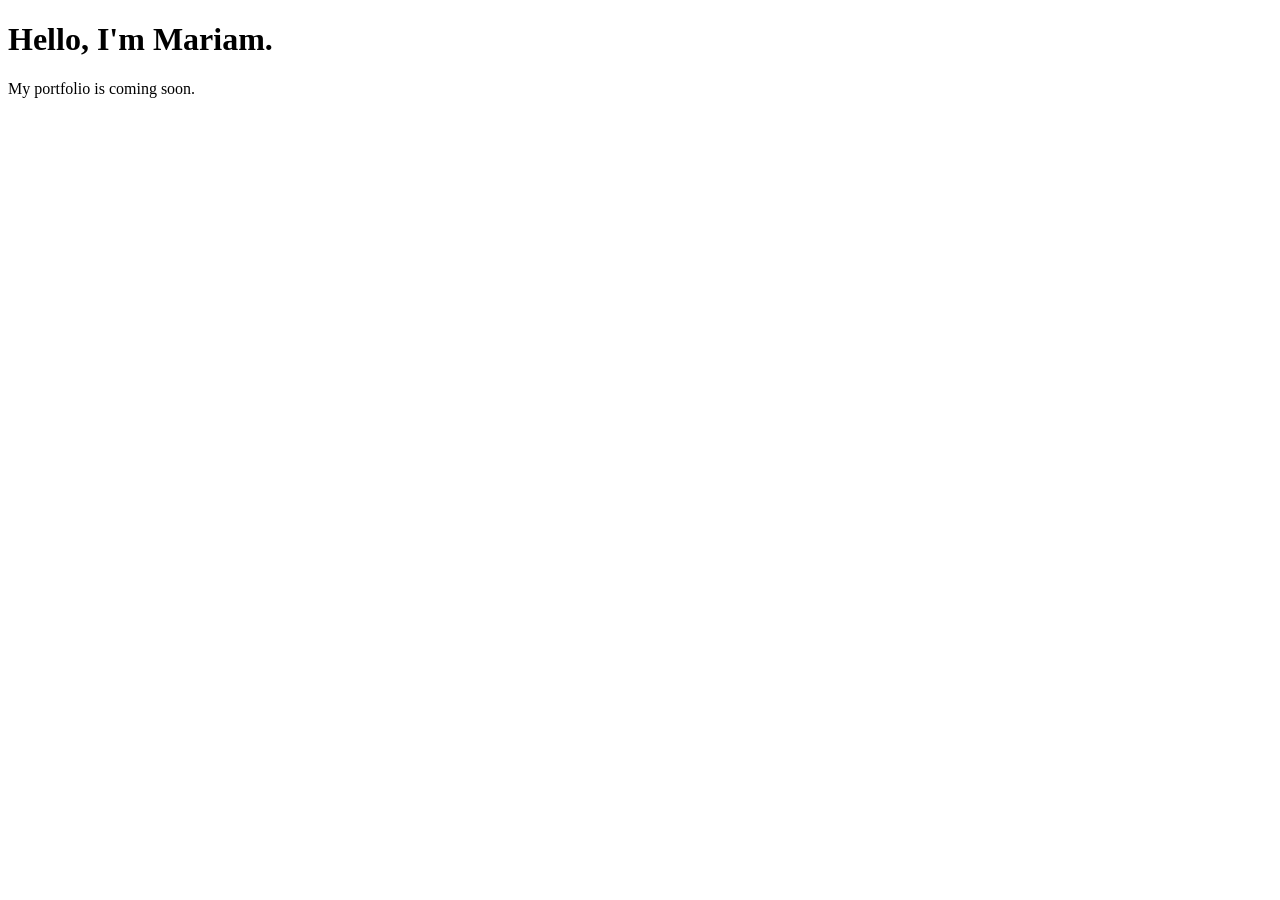
==== index.html @ b224c847 "hello" ====
<!DOCTYPE html>
<html lang="en">
<head>
  <meta charset="UTF-8">
  <meta name="viewport" content="width=device-width, initial-scale=1">
  <title>Mariam Hegab</title>
</head>
<body>
  <h1>Hello, I'm Mariam.</h1>
  <p>My portfolio is coming soon.</p>
</body>
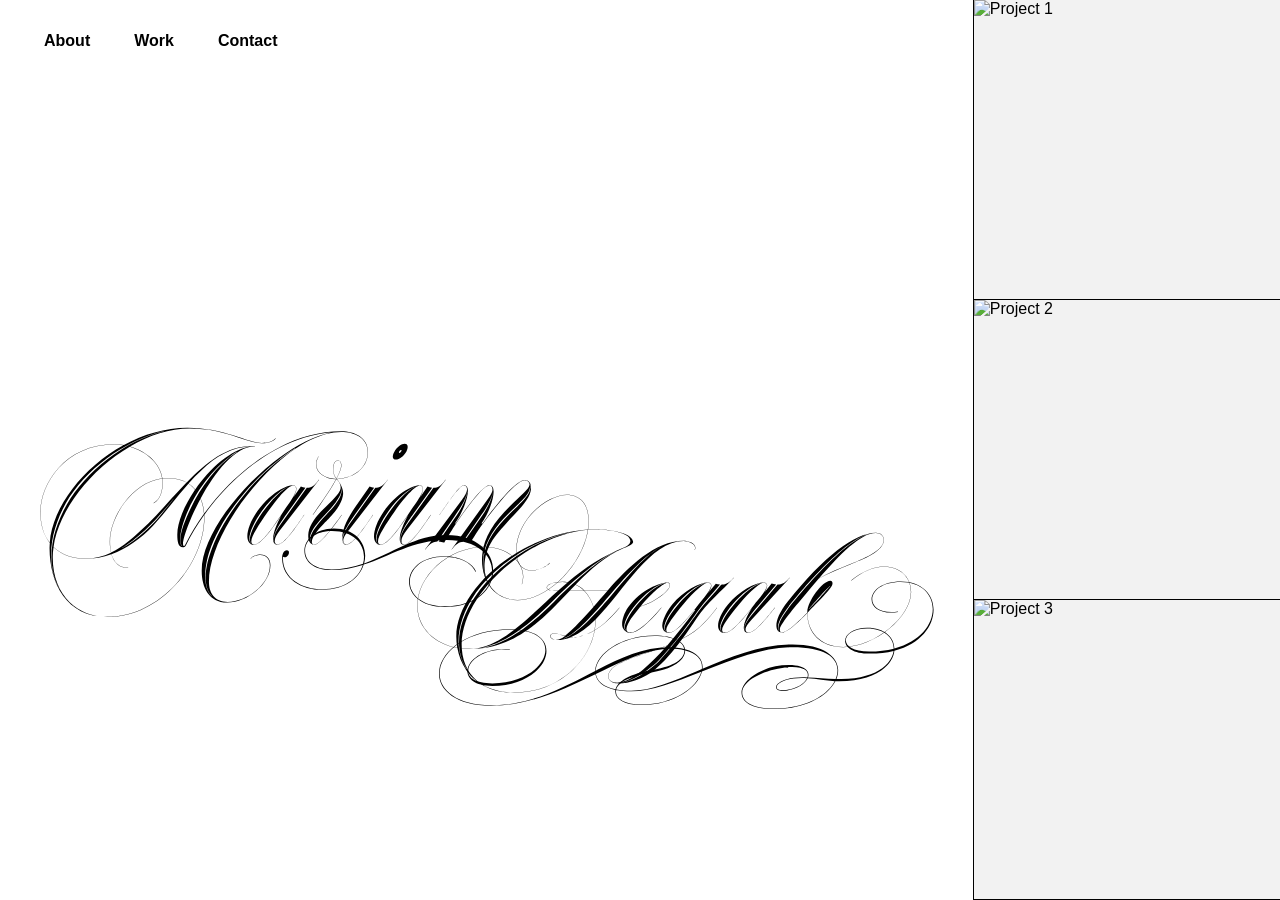
==== commit 309ad5a2: "Update site" ====
--- a/index.html
+++ b/index.html
@@ -4,8 +4,31 @@
   <meta charset="UTF-8">
   <meta name="viewport" content="width=device-width, initial-scale=1">
   <title>Mariam Hegab</title>
+  <link rel="stylesheet" href="style.css">
+  <link rel="stylesheet" href="pages.css">
 </head>
 <body>
-  <h1>Hello, I'm Mariam.</h1>
-  <p>My portfolio is coming soon.</p>
-</body>+  <div class="wipe"></div>
+  <nav class="nav" aria-label="Main">
+    <a href="about.html">About</a>
+    <a href="work.html">Work</a>
+    <a href="contact.html">Contact</a>
+  </nav>
+
+  <img class="logo" src="assets/portweblogo.svg" alt="Mariam Hegab">
+
+  <p class="blurb" id="about">I am a designer and creative technologist who designs and builds digital and physical products.</p>
+
+  <aside class="strip" id="work" aria-label="Selected work">
+    <div class="track">
+      <!-- swap these for your real work images; the JS duplicates them for a seamless loop -->
+      <img src="assets/work/work-1.jpg" alt="Project 1">
+      <img src="assets/work/work-2.jpg" alt="Project 2">
+      <img src="assets/work/work-3.jpg" alt="Project 3">
+    </div>
+  </aside>
+
+  <script src="script.js"></script>
+  <script src="fx.js"></script>
+</body>
+</html>
--- a/style.css
+++ b/style.css
@@ -0,0 +1,57 @@
+:root{
+  --pink:#e8399c;
+  --ink:#000;
+  --ease:cubic-bezier(.65,0,.25,1);
+  --dur:1.5s;
+  --pixel-cursor:url("data:image/svg+xml,%3Csvg xmlns='http://www.w3.org/2000/svg' width='24' height='38' viewBox='0 0 12 19' shape-rendering='crispEdges'%3E%3Crect x='0' y='0' width='1' height='1' fill='%23000'/%3E%3Crect x='0' y='1' width='1' height='1' fill='%23000'/%3E%3Crect x='1' y='1' width='1' height='1' fill='%23000'/%3E%3Crect x='0' y='2' width='1' height='1' fill='%23000'/%3E%3Crect x='1' y='2' width='1' height='1' fill='%23fff'/%3E%3Crect x='2' y='2' width='1' height='1' fill='%23000'/%3E%3Crect x='0' y='3' width='1' height='1' fill='%23000'/%3E%3Crect x='1' y='3' width='1' height='1' fill='%23fff'/%3E%3Crect x='2' y='3' width='1' height='1' fill='%23fff'/%3E%3Crect x='3' y='3' width='1' height='1' fill='%23000'/%3E%3Crect x='0' y='4' width='1' height='1' fill='%23000'/%3E%3Crect x='1' y='4' width='1' height='1' fill='%23fff'/%3E%3Crect x='2' y='4' width='1' height='1' fill='%23fff'/%3E%3Crect x='3' y='4' width='1' height='1' fill='%23fff'/%3E%3Crect x='4' y='4' width='1' height='1' fill='%23000'/%3E%3Crect x='0' y='5' width='1' height='1' fill='%23000'/%3E%3Crect x='1' y='5' width='1' height='1' fill='%23fff'/%3E%3Crect x='2' y='5' width='1' height='1' fill='%23fff'/%3E%3Crect x='3' y='5' width='1' height='1' fill='%23fff'/%3E%3Crect x='4' y='5' width='1' height='1' fill='%23fff'/%3E%3Crect x='5' y='5' width='1' height='1' fill='%23000'/%3E%3Crect x='0' y='6' width='1' height='1' fill='%23000'/%3E%3Crect x='1' y='6' width='1' height='1' fill='%23fff'/%3E%3Crect x='2' y='6' width='1' height='1' fill='%23fff'/%3E%3Crect x='3' y='6' width='1' height='1' fill='%23fff'/%3E%3Crect x='4' y='6' width='1' height='1' fill='%23fff'/%3E%3Crect x='5' y='6' width='1' height='1' fill='%23fff'/%3E%3Crect x='6' y='6' width='1' height='1' fill='%23000'/%3E%3Crect x='0' y='7' width='1' height='1' fill='%23000'/%3E%3Crect x='1' y='7' width='1' height='1' fill='%23fff'/%3E%3Crect x='2' y='7' width='1' height='1' fill='%23fff'/%3E%3Crect x='3' y='7' width='1' height='1' fill='%23fff'/%3E%3Crect x='4' y='7' width='1' height='1' fill='%23fff'/%3E%3Crect x='5' y='7' width='1' height='1' fill='%23fff'/%3E%3Crect x='6' y='7' width='1' height='1' fill='%23fff'/%3E%3Crect x='7' y='7' width='1' height='1' fill='%23000'/%3E%3Crect x='0' y='8' width='1' height='1' fill='%23000'/%3E%3Crect x='1' y='8' width='1' height='1' fill='%23fff'/%3E%3Crect x='2' y='8' width='1' height='1' fill='%23fff'/%3E%3Crect x='3' y='8' width='1' height='1' fill='%23fff'/%3E%3Crect x='4' y='8' width='1' height='1' fill='%23fff'/%3E%3Crect x='5' y='8' width='1' height='1' fill='%23fff'/%3E%3Crect x='6' y='8' width='1' height='1' fill='%23fff'/%3E%3Crect x='7' y='8' width='1' height='1' fill='%23fff'/%3E%3Crect x='8' y='8' width='1' height='1' fill='%23000'/%3E%3Crect x='0' y='9' width='1' height='1' fill='%23000'/%3E%3Crect x='1' y='9' width='1' height='1' fill='%23fff'/%3E%3Crect x='2' y='9' width='1' height='1' fill='%23fff'/%3E%3Crect x='3' y='9' width='1' height='1' fill='%23fff'/%3E%3Crect x='4' y='9' width='1' height='1' fill='%23fff'/%3E%3Crect x='5' y='9' width='1' height='1' fill='%23fff'/%3E%3Crect x='6' y='9' width='1' height='1' fill='%23fff'/%3E%3Crect x='7' y='9' width='1' height='1' fill='%23fff'/%3E%3Crect x='8' y='9' width='1' height='1' fill='%23fff'/%3E%3Crect x='9' y='9' width='1' height='1' fill='%23000'/%3E%3Crect x='0' y='10' width='1' height='1' fill='%23000'/%3E%3Crect x='1' y='10' width='1' height='1' fill='%23fff'/%3E%3Crect x='2' y='10' width='1' height='1' fill='%23fff'/%3E%3Crect x='3' y='10' width='1' height='1' fill='%23fff'/%3E%3Crect x='4' y='10' width='1' height='1' fill='%23fff'/%3E%3Crect x='5' y='10' width='1' height='1' fill='%23fff'/%3E%3Crect x='6' y='10' width='1' height='1' fill='%23000'/%3E%3Crect x='7' y='10' width='1' height='1' fill='%23000'/%3E%3Crect x='8' y='10' width='1' height='1' fill='%23000'/%3E%3Crect x='9' y='10' width='1' height='1' fill='%23000'/%3E%3Crect x='10' y='10' width='1' height='1' fill='%23000'/%3E%3Crect x='0' y='11' width='1' height='1' fill='%23000'/%3E%3Crect x='1' y='11' width='1' height='1' fill='%23fff'/%3E%3Crect x='2' y='11' width='1' height='1' fill='%23fff'/%3E%3Crect x='3' y='11' width='1' height='1' fill='%23000'/%3E%3Crect x='4' y='11' width='1' height='1' fill='%23fff'/%3E%3Crect x='5' y='11' width='1' height='1' fill='%23fff'/%3E%3Crect x='6' y='11' width='1' height='1' fill='%23000'/%3E%3Crect x='0' y='12' width='1' height='1' fill='%23000'/%3E%3Crect x='1' y='12' width='1' height='1' fill='%23fff'/%3E%3Crect x='2' y='12' width='1' height='1' fill='%23000'/%3E%3Crect x='4' y='12' width='1' height='1' fill='%23000'/%3E%3Crect x='5' y='12' width='1' height='1' fill='%23fff'/%3E%3Crect x='6' y='12' width='1' height='1' fill='%23fff'/%3E%3Crect x='7' y='12' width='1' height='1' fill='%23000'/%3E%3Crect x='0' y='13' width='1' height='1' fill='%23000'/%3E%3Crect x='1' y='13' width='1' height='1' fill='%23000'/%3E%3Crect x='4' y='13' width='1' height='1' fill='%23000'/%3E%3Crect x='5' y='13' width='1' height='1' fill='%23fff'/%3E%3Crect x='6' y='13' width='1' height='1' fill='%23fff'/%3E%3Crect x='7' y='13' width='1' height='1' fill='%23000'/%3E%3Crect x='0' y='14' width='1' height='1' fill='%23000'/%3E%3Crect x='5' y='14' width='1' height='1' fill='%23000'/%3E%3Crect x='6' y='14' width='1' height='1' fill='%23fff'/%3E%3Crect x='7' y='14' width='1' height='1' fill='%23fff'/%3E%3Crect x='8' y='14' width='1' height='1' fill='%23000'/%3E%3Crect x='5' y='15' width='1' height='1' fill='%23000'/%3E%3Crect x='6' y='15' width='1' height='1' fill='%23fff'/%3E%3Crect x='7' y='15' width='1' height='1' fill='%23fff'/%3E%3Crect x='8' y='15' width='1' height='1' fill='%23000'/%3E%3Crect x='6' y='16' width='1' height='1' fill='%23000'/%3E%3Crect x='7' y='16' width='1' height='1' fill='%23fff'/%3E%3Crect x='8' y='16' width='1' height='1' fill='%23fff'/%3E%3Crect x='9' y='16' width='1' height='1' fill='%23000'/%3E%3Crect x='6' y='17' width='1' height='1' fill='%23000'/%3E%3Crect x='7' y='17' width='1' height='1' fill='%23fff'/%3E%3Crect x='8' y='17' width='1' height='1' fill='%23fff'/%3E%3Crect x='9' y='17' width='1' height='1' fill='%23000'/%3E%3Crect x='7' y='18' width='1' height='1' fill='%23000'/%3E%3Crect x='8' y='18' width='1' height='1' fill='%23000'/%3E%3C/svg%3E") 0 0, auto;
+}
+*{box-sizing:border-box;margin:0;padding:0}
+html,body{height:100%}
+body{
+  background:#fff;color:var(--ink);overflow:hidden;
+  font-family:"Helvetica Neue",Helvetica,Arial,sans-serif;font-weight:500;
+  cursor:var(--pixel-cursor);
+}
+a,button{cursor:var(--pixel-cursor)}
+a{color:inherit;text-decoration:none}
+a:focus-visible{outline:2px solid var(--pink);outline-offset:4px}
+
+.nav{position:fixed;top:2rem;left:2.75rem;display:flex;gap:2.75rem;z-index:5;font-weight:700;font-size:1rem}
+
+.logo{
+  position:fixed;left:2vw;top:46vh;width:72vw;height:auto;z-index:2;
+  transition:left var(--dur) var(--ease),top var(--dur) var(--ease);
+}
+.strip{
+  position:fixed;top:0;right:0;bottom:0;width:24vw;z-index:3;overflow:hidden;
+  background:#fff;border-left:1px solid var(--ink);
+  transition:transform var(--dur) var(--ease);
+}
+.track{animation:scroll 24s linear infinite}
+.track img{display:block;width:100%;height:33.34vh;object-fit:cover;border-bottom:1px solid var(--ink);background:#f2f2f2}
+@keyframes scroll{to{transform:translateY(-50%)}}
+
+.blurb{
+  position:fixed;left:50%;top:70vh;width:min(46rem,86vw);text-align:center;z-index:2;
+  font-size:clamp(1.15rem,2vw,1.75rem);line-height:1.25;font-weight:500;
+  opacity:0;transform:translate(-50%,12px);pointer-events:none;
+  transition:opacity 1s ease,transform 1s ease;
+}
+
+/* entered state */
+.entered .logo{left:14vw;top:12vh}
+.entered .strip{transform:translateX(100%)}
+.entered .blurb{opacity:1;transform:translate(-50%,0);transition-delay:.9s}
+
+@media (max-width:700px){
+  .nav{left:1.25rem;gap:1.5rem;top:1.25rem}
+  .logo{width:140vw;left:-10vw}
+  .entered .logo{left:-20vw;top:18vh}
+  .strip{width:34vw}
+  .blurb{top:64vh}
+}
+@media (prefers-reduced-motion:reduce){
+  :root{--dur:.01s}
+  .track{animation:none}
+  .blurb{transition-delay:0s}
+}
--- a/pages.css
+++ b/pages.css
@@ -0,0 +1,55 @@
+:root{--blue:#2459d6;--red:#e5322d;--soft:#f6b0d6}
+.wipe{position:fixed;inset:0;background:var(--pink);z-index:50;pointer-events:none;transform:translateY(100%);animation:wipeOut .9s var(--ease) forwards}
+.wipe.in{animation:none;transform:none;transition:transform .55s var(--ease)}
+@keyframes wipeOut{from{transform:none}to{transform:translateY(-100%)}}
+.px{position:fixed;width:10px;height:10px;pointer-events:none;z-index:40;animation:fade .8s steps(4) forwards}
+@keyframes fade{to{opacity:0;transform:scale(.3)}}
+
+body.page{height:auto;overflow-x:hidden;overflow-y:auto;background:var(--bg,#fff)}
+.about{--bg:var(--soft)} .contact{--bg:var(--blue);color:var(--soft)}
+.page main{position:relative;z-index:2;padding:9rem 2.75rem 4rem;min-height:100vh}
+.page .nav a[aria-current]{text-decoration:underline;text-decoration-thickness:2px;text-underline-offset:6px}
+.page .nav a{color:inherit}
+.contact .nav,.contact .home{filter:invert(1)}
+.home{position:fixed;top:1rem;right:2rem;z-index:5;width:8.5rem}
+.home img{width:100%;display:block}
+
+.stack{font-weight:700;font-size:clamp(3.2rem,12vw,12rem);line-height:.86;letter-spacing:-.05em;color:var(--blue)}
+.stack span{display:block;overflow:hidden;padding-bottom:.1em}
+.stack span:nth-child(2){color:var(--red);padding-left:12vw}
+.stack span:nth-child(3){padding-left:3vw}
+.contact .stack{color:var(--soft)} .contact .stack span:nth-child(2){color:var(--pink)}
+.stack i{display:block;font-style:normal;transform:translateY(110%);animation:up 1s var(--ease) forwards;animation-delay:calc(var(--d)*.14s + .7s)}
+@keyframes up{to{transform:none}}
+
+.lead{max-width:30rem;margin:3rem 0 0 auto;font-weight:700;font-size:clamp(1.2rem,2vw,1.7rem);line-height:1.15;letter-spacing:-.02em;color:var(--blue)}
+.cols{display:grid;grid-template-columns:repeat(auto-fit,minmax(14rem,18rem));gap:2rem;margin:3rem 0 0 12vw;font-size:.85rem;line-height:1.45;color:var(--blue)}
+
+.grid{display:grid;grid-template-columns:repeat(2,1fr);gap:4rem 5vw;margin-top:4rem}
+.grid figure:nth-child(even){margin-top:7rem}
+.ph{aspect-ratio:4/5;background-color:var(--c);background-image:radial-gradient(circle,rgba(0,0,0,.3) 22%,transparent 24%);background-size:12px 12px;transition:transform .6s var(--ease)}
+.ph img{width:100%;height:100%;object-fit:cover;display:block}
+.grid figure:hover .ph{transform:rotate(-2.5deg) scale(1.03)}
+.grid figure:nth-child(even):hover .ph{transform:rotate(2.5deg) scale(1.03)}
+figcaption{display:flex;justify-content:space-between;margin-top:.8rem}
+
+.mail{display:inline-block;margin-top:3.5rem;font-weight:700;font-size:clamp(1.6rem,6vw,5rem);letter-spacing:-.04em;color:var(--pink);border-bottom:.07em solid currentColor;transition:color .3s}
+.mail:hover{color:#fff}
+.links{list-style:none;display:flex;flex-wrap:wrap;gap:1.2rem 2.5rem;margin-top:2.5rem;font-weight:700}
+.links a:hover{text-decoration:underline;text-underline-offset:5px}
+
+.marquee{position:relative;z-index:3;overflow:hidden;white-space:nowrap;background:var(--blue);color:var(--soft);padding:.9rem 0;transform:rotate(-2deg);margin:3rem -3rem 4rem;font-weight:700;font-size:1.6rem;letter-spacing:-.02em}
+.contact .marquee{background:var(--pink);color:#fff}
+.marquee div{display:inline-block;animation:slide 24s linear infinite}
+@keyframes slide{to{transform:translateX(-50%)}}
+
+@media (max-width:700px){
+  .page main{padding:7rem 1.25rem 3rem}
+  .home{width:6rem;right:1rem;top:.8rem}
+  .grid{grid-template-columns:1fr}.grid figure:nth-child(even){margin-top:0}
+  .cols{margin-left:0}
+}
+@media (prefers-reduced-motion:reduce){
+  .wipe{animation:none;transform:translateY(-100%)}
+  .stack i{animation:none;transform:none}.marquee div{animation:none}
+}
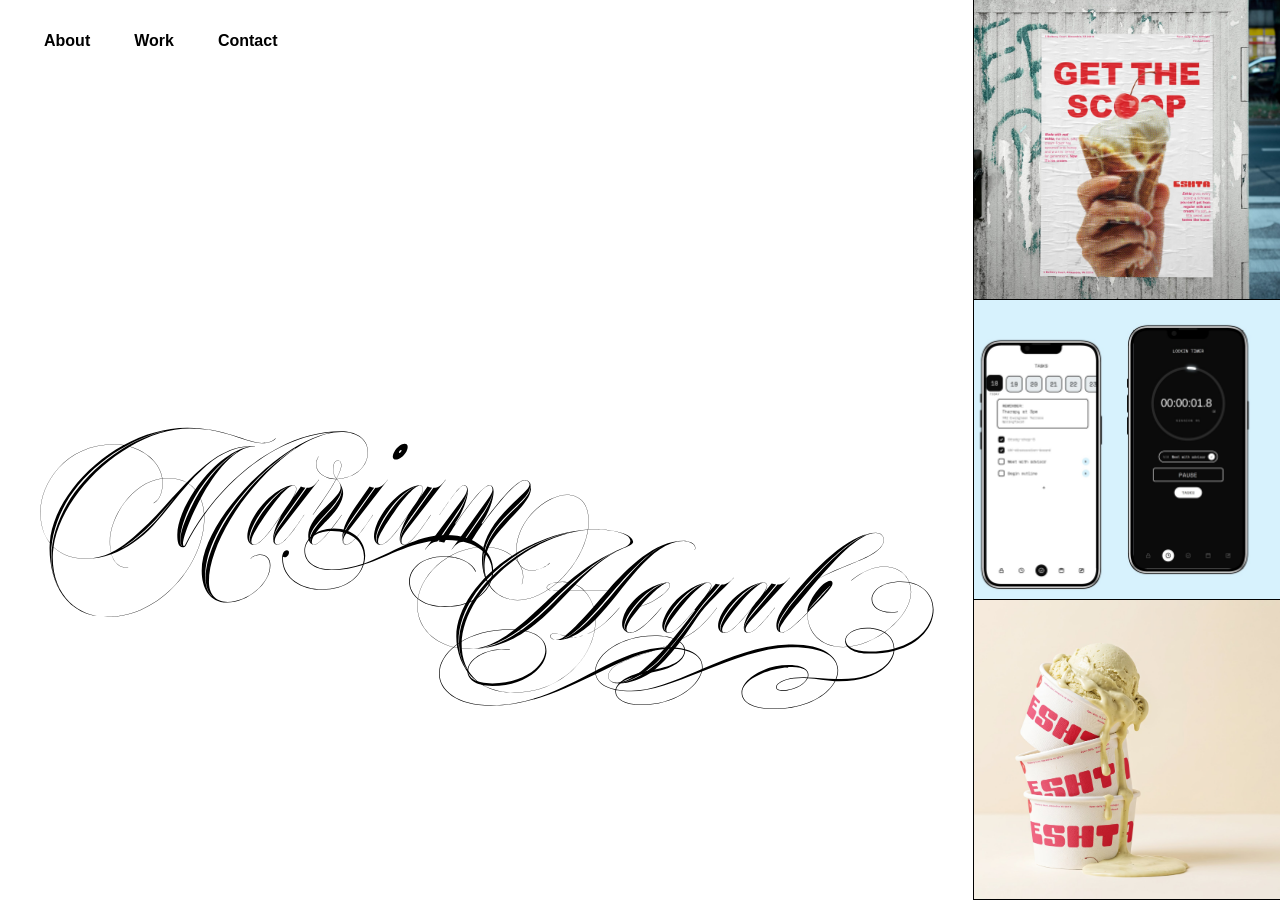
==== commit 5e88fdff: "Add project pages, Lock In, Connections, Eshta and About updates" ====
--- a/index.html
+++ b/index.html
@@ -18,13 +18,15 @@
   <img class="logo" src="assets/portweblogo.svg" alt="Mariam Hegab">
 
   <p class="blurb" id="about">I am a designer and creative technologist who designs and builds digital and physical products.</p>
+  <section class="svc intro" aria-label="What I do"><p class="svc-tag">Designer who can build.</p><ol><li><h3><span>01.</span> Digital Product</h3><ul><li>UX/UI</li><li>Web design</li><li>App design</li><li>Prototyping</li><li>Design systems</li></ul></li><li><h3><span>02.</span> Brand + Web</h3><ul><li>Identity</li><li>Branding</li><li>Websites</li><li>Marketing materials</li><li>Social systems</li></ul></li><li><h3><span>03.</span> Build</h3><ul><li>Frontend</li><li>Interactive websites</li><li>Creative coding</li><li>Prototypes</li><li>Physical/digital experiences</li></ul></li></ol></section>
 
   <aside class="strip" id="work" aria-label="Selected work">
     <div class="track">
-      <!-- swap these for your real work images; the JS duplicates them for a seamless loop -->
-      <img src="assets/work/work-1.jpg" alt="Project 1">
-      <img src="assets/work/work-2.jpg" alt="Project 2">
-      <img src="assets/work/work-3.jpg" alt="Project 3">
+      <!-- swap or add images here; the JS duplicates them for a seamless loop -->
+      <img src="assets/eshta/eshta-poster-street.jpg" alt="Eshta poster" style="object-position:50% 45%">
+      <img src="assets/lockin/lockin-thumb.jpg" alt="Lock In app">
+      <img src="assets/eshta/eshta-cups.jpg" alt="Eshta cups" style="object-position:35% 50%">
+      <img src="assets/work/cracks-cover.jpg" alt="Cracks &amp; Reforms catalogue">
     </div>
   </aside>
 
--- a/style.css
+++ b/style.css
@@ -20,33 +20,34 @@
 
 .logo{
   position:fixed;left:2vw;top:46vh;width:72vw;height:auto;z-index:2;
-  transition:left var(--dur) var(--ease),top var(--dur) var(--ease);
+  transition:left var(--dur) var(--ease),top var(--dur) var(--ease),width var(--dur) var(--ease);
 }
 .strip{
   position:fixed;top:0;right:0;bottom:0;width:24vw;z-index:3;overflow:hidden;
   background:#fff;border-left:1px solid var(--ink);
   transition:transform var(--dur) var(--ease);
 }
-.track{animation:scroll 24s linear infinite}
+.track{animation:scroll 32s linear infinite}
 .track img{display:block;width:100%;height:33.34vh;object-fit:cover;border-bottom:1px solid var(--ink);background:#f2f2f2}
 @keyframes scroll{to{transform:translateY(-50%)}}
 
 .blurb{
-  position:fixed;left:50%;top:70vh;width:min(46rem,86vw);text-align:center;z-index:2;
+  position:fixed;left:50%;top:46vh;width:min(46rem,86vw);text-align:center;z-index:2;
   font-size:clamp(1.15rem,2vw,1.75rem);line-height:1.25;font-weight:500;
   opacity:0;transform:translate(-50%,12px);pointer-events:none;
   transition:opacity 1s ease,transform 1s ease;
 }
 
 /* entered state */
-.entered .logo{left:14vw;top:12vh}
+.entered .logo{left:calc(50vw - min(56vw,80vh) / 2);top:9vh;width:min(56vw,80vh)}
 .entered .strip{transform:translateX(100%)}
 .entered .blurb{opacity:1;transform:translate(-50%,0);transition-delay:.9s}
 
 @media (max-width:700px){
   .nav{left:1.25rem;gap:1.5rem;top:1.25rem}
   .logo{width:140vw;left:-10vw}
-  .entered .logo{left:-20vw;top:18vh}
+  .entered .logo{left:-20vw;top:18vh;width:140vw}
+  .svc.intro{display:none}
   .strip{width:34vw}
   .blurb{top:64vh}
 }
@@ -55,3 +56,29 @@
   .track{animation:none}
   .blurb{transition-delay:0s}
 }
+
+/* services */
+.svc ol{list-style:none;display:grid;grid-template-columns:repeat(3,1fr);gap:2rem}
+.svc h3{font-size:1rem;letter-spacing:-.02em;margin-bottom:.6rem}
+.svc h3 span{margin-right:.4em}
+.svc ul{list-style:none}
+.svc ul li{font-size:.85rem;font-weight:500;line-height:1.55;transition:color .2s,transform .3s var(--ease)}
+.svc ul li:hover{color:var(--pink);transform:translateX(6px)}
+.svc.intro{position:fixed;left:50%;top:62vh;width:min(60rem,88vw);transform:translate(-50%,12px);z-index:2;opacity:0;pointer-events:none;transition:opacity 1s ease,transform 1s ease}
+.svc-tag{font-weight:700;font-size:1.1rem;letter-spacing:-.02em;margin-bottom:1.4rem;text-align:center}
+.entered .svc.intro{opacity:1;pointer-events:auto;transform:translate(-50%,0);transition-delay:1.4s}
+@media (prefers-reduced-motion:reduce){.svc.intro{transition-delay:0s}}
+
+/* flow arrows between the three stages */
+.svc ol>li{position:relative}
+.svc ol>li:not(:last-child)::after{content:"\2192";position:absolute;top:0;right:-1.6rem;font-weight:700;font-size:1.1rem;line-height:1;animation:nudge 1.8s var(--ease) infinite}
+@keyframes nudge{0%,100%{transform:translateX(0)}50%{transform:translateX(6px)}}
+@media (max-width:700px){
+  .svc ol>li:not(:last-child)::after{content:"\2193";top:auto;right:auto;left:0;bottom:-1.8rem;animation:none}
+}
+@media (prefers-reduced-motion:reduce){.svc ol>li::after{animation:none}}
+
+/* center the three-stage flow as one block */
+.svc.intro{width:min(84rem,94vw)}
+.svc.intro ol{grid-template-columns:repeat(3,auto);justify-content:center;--g:clamp(5rem,12vw,13rem);column-gap:var(--g)}
+.svc.intro ol>li:not(:last-child)::after{right:calc(var(--g) / -2 - .55rem)}
--- a/pages.css
+++ b/pages.css
@@ -1,55 +1,104 @@
-:root{--blue:#2459d6;--red:#e5322d;--soft:#f6b0d6}
+:root{--pink:#e8399c}
 .wipe{position:fixed;inset:0;background:var(--pink);z-index:50;pointer-events:none;transform:translateY(100%);animation:wipeOut .9s var(--ease) forwards}
 .wipe.in{animation:none;transform:none;transition:transform .55s var(--ease)}
 @keyframes wipeOut{from{transform:none}to{transform:translateY(-100%)}}
-.px{position:fixed;width:10px;height:10px;pointer-events:none;z-index:40;animation:fade .8s steps(4) forwards}
-@keyframes fade{to{opacity:0;transform:scale(.3)}}
 
-body.page{height:auto;overflow-x:hidden;overflow-y:auto;background:var(--bg,#fff)}
-.about{--bg:var(--soft)} .contact{--bg:var(--blue);color:var(--soft)}
-.page main{position:relative;z-index:2;padding:9rem 2.75rem 4rem;min-height:100vh}
+body.page{height:auto;overflow-x:hidden;overflow-y:auto;background:#fff;font-weight:700}
+.page main{padding:9rem 2.75rem 6rem;min-height:100vh}
 .page .nav a[aria-current]{text-decoration:underline;text-decoration-thickness:2px;text-underline-offset:6px}
-.page .nav a{color:inherit}
-.contact .nav,.contact .home{filter:invert(1)}
 .home{position:fixed;top:1rem;right:2rem;z-index:5;width:8.5rem}
 .home img{width:100%;display:block}
+a{transition:color .2s}
+main a:hover{color:var(--pink)}
 
-.stack{font-weight:700;font-size:clamp(3.2rem,12vw,12rem);line-height:.86;letter-spacing:-.05em;color:var(--blue)}
-.stack span{display:block;overflow:hidden;padding-bottom:.1em}
-.stack span:nth-child(2){color:var(--red);padding-left:12vw}
-.stack span:nth-child(3){padding-left:3vw}
-.contact .stack{color:var(--soft)} .contact .stack span:nth-child(2){color:var(--pink)}
-.stack i{display:block;font-style:normal;transform:translateY(110%);animation:up 1s var(--ease) forwards;animation-delay:calc(var(--d)*.14s + .7s)}
-@keyframes up{to{transform:none}}
+.w{display:inline-block;white-space:nowrap}
+.ch{display:inline-block;transition:transform .45s var(--ease);will-change:transform}
+.wd{opacity:.15;transition:opacity .4s}
+.wd.on{opacity:1}
 
-.lead{max-width:30rem;margin:3rem 0 0 auto;font-weight:700;font-size:clamp(1.2rem,2vw,1.7rem);line-height:1.15;letter-spacing:-.02em;color:var(--blue)}
-.cols{display:grid;grid-template-columns:repeat(auto-fit,minmax(14rem,18rem));gap:2rem;margin:3rem 0 0 12vw;font-size:.85rem;line-height:1.45;color:var(--blue)}
+.lead{max-width:64rem;font-size:clamp(2rem,5.5vw,5.5rem);line-height:1;letter-spacing:-.045em}
+.more{display:inline-block;margin-top:3rem;font-size:1.2rem}
 
-.grid{display:grid;grid-template-columns:repeat(2,1fr);gap:4rem 5vw;margin-top:4rem}
-.grid figure:nth-child(even){margin-top:7rem}
-.ph{aspect-ratio:4/5;background-color:var(--c);background-image:radial-gradient(circle,rgba(0,0,0,.3) 22%,transparent 24%);background-size:12px 12px;transition:transform .6s var(--ease)}
-.ph img{width:100%;height:100%;object-fit:cover;display:block}
-.grid figure:hover .ph{transform:rotate(-2.5deg) scale(1.03)}
-.grid figure:nth-child(even):hover .ph{transform:rotate(2.5deg) scale(1.03)}
-figcaption{display:flex;justify-content:space-between;margin-top:.8rem}
+.mail{display:inline-block;font-size:clamp(2rem,8vw,8rem);letter-spacing:-.05em;line-height:1}
+.links{list-style:none;display:flex;gap:2.5rem;margin-top:3rem;font-size:1.2rem}
 
-.mail{display:inline-block;margin-top:3.5rem;font-weight:700;font-size:clamp(1.6rem,6vw,5rem);letter-spacing:-.04em;color:var(--pink);border-bottom:.07em solid currentColor;transition:color .3s}
-.mail:hover{color:#fff}
-.links{list-style:none;display:flex;flex-wrap:wrap;gap:1.2rem 2.5rem;margin-top:2.5rem;font-weight:700}
-.links a:hover{text-decoration:underline;text-underline-offset:5px}
+.sec{font-size:clamp(3rem,11vw,11rem);line-height:.9;letter-spacing:-.05em;margin-bottom:4rem}
+.proj{margin-bottom:8rem}
+.proj h3{font-size:clamp(1.6rem,3.5vw,3.2rem);letter-spacing:-.035em;line-height:1}
+.sub{margin-top:.8rem;font-size:.9rem}
+.desc{max-width:36rem;margin-top:2rem;font-size:1.05rem;line-height:1.4;font-weight:500}
+.desc em{font-style:italic}
+.visit{display:inline-block;margin-top:1.5rem;font-size:1.05rem;text-decoration:underline;text-underline-offset:5px}
+.imgs{display:grid;grid-template-columns:1fr 1fr;gap:3rem 2rem;margin-top:4rem}
+.proj>figure{margin-top:3rem}
+.imgs .full{grid-column:1/-1}
+.im{overflow:hidden}
+.im img,.im video{width:100%;display:block;transition:transform 1.2s var(--ease)}
+.rv .im{clip-path:inset(0 0 100% 0);transition:clip-path 1.2s var(--ease)}
+.rv.in .im{clip-path:inset(0)}
+.rv:hover img{transform:scale(1.03)}
+figcaption{margin-top:.7rem;font-size:.85rem}
 
-.marquee{position:relative;z-index:3;overflow:hidden;white-space:nowrap;background:var(--blue);color:var(--soft);padding:.9rem 0;transform:rotate(-2deg);margin:3rem -3rem 4rem;font-weight:700;font-size:1.6rem;letter-spacing:-.02em}
-.contact .marquee{background:var(--pink);color:#fff}
-.marquee div{display:inline-block;animation:slide 24s linear infinite}
-@keyframes slide{to{transform:translateX(-50%)}}
+.tag2{margin:8rem 0 4rem}
+.svc.big ol{gap:3rem 2rem}
+.svc.big ol>li{border-top:2px solid #000;padding-top:1rem}
+.svc.big ol>li:not(:last-child)::after{top:1rem;font-size:1.6rem;right:-1.7rem}
+.flow{max-width:34rem;margin:-1.5rem 0 3.5rem;font-weight:500;line-height:1.4}
+.svc.big h3{font-size:clamp(1.4rem,2.6vw,2.4rem);margin-bottom:1rem}
+.svc.big ul li{font-size:1.1rem}
+.more{margin-top:5rem}
+@media (max-width:700px){.svc ol{grid-template-columns:1fr}}
+@media (max-width:700px){
+  .page main{padding:7rem 1.25rem 4rem}
+  .home{width:6rem;right:1rem;top:.8rem}
+  .imgs{grid-template-columns:1fr}
+}
+@media (prefers-reduced-motion:reduce){.wipe{animation:none;transform:translateY(-100%)}}
 
-@media (max-width:700px){
-  .page main{padding:7rem 1.25rem 3rem}
-  .home{width:6rem;right:1rem;top:.8rem}
-  .grid{grid-template-columns:1fr}.grid figure:nth-child(even){margin-top:0}
-  .cols{margin-left:0}
-}
-@media (prefers-reduced-motion:reduce){
-  .wipe{animation:none;transform:translateY(-100%)}
-  .stack i{animation:none;transform:none}.marquee div{animation:none}
-}
+/* work index */
+.cards{display:grid;grid-template-columns:repeat(2,1fr);gap:4rem 2.5vw;align-items:start;margin-bottom:8rem}
+.card{display:block}
+.card:nth-child(even){margin-top:5rem}
+.card .im{aspect-ratio:4/3}
+.card .im img{height:100%;object-fit:cover}
+.card .row{display:flex;justify-content:space-between;align-items:baseline;gap:1rem;margin-top:.9rem}
+.card h3{font-size:clamp(1.5rem,3vw,2.8rem);letter-spacing:-.04em;line-height:1}
+.card .row span{font-size:.85rem;font-weight:500;text-align:right}
+
+/* project pages */
+.back{display:inline-block;margin-bottom:3rem;font-size:1.1rem}
+.ptitle{font-size:clamp(2.6rem,9vw,9rem);line-height:.9;letter-spacing:-.05em}
+@media (max-width:700px){.cards{grid-template-columns:1fr}.card:nth-child(even){margin-top:0}}
+
+.bio{margin:3rem 0 0 auto}
+
+.sec.long{font-size:clamp(2.6rem,8vw,8rem)}
+
+/* solid bar behind the fixed nav + logo so content scrolls cleanly underneath */
+body.page::before{content:"";position:fixed;top:0;left:0;right:0;height:5rem;background:var(--bg,#fff);z-index:4;pointer-events:none}
+.page .nav{z-index:6}.home{z-index:6}
+@media (max-width:700px){body.page::before{height:4.5rem}}
+
+/* work: two categories side by side */
+.cols2{display:grid;grid-template-columns:1fr 1fr;gap:4rem 4vw;align-items:start}
+.cols2 .sec{font-size:clamp(2rem,5vw,5.2rem);line-height:.92;margin-bottom:2.5rem;min-height:2em;hyphens:none}
+.cols2 .cards{grid-template-columns:1fr;gap:3rem;margin-bottom:4rem}
+.cols2 .card:nth-child(even){margin-top:0}
+.cols2 .card h3{font-size:clamp(1.3rem,2.2vw,2.2rem)}
+@media (max-width:800px){.cols2{grid-template-columns:1fr}.cols2 .sec{min-height:0}}
+
+/* footer + contact pitch */
+.foot{padding:2rem 2.75rem 2.5rem;font-size:.85rem;border-top:1px solid #000;margin:0 2.75rem}
+.eshta .foot{margin:0 2.75rem}
+.pitch{font-size:clamp(1.2rem,2.4vw,2rem);letter-spacing:-.03em;margin-bottom:1.2rem}
+@media (max-width:700px){.foot{padding:1.5rem 0 2rem;margin:0 1.25rem}}
+
+.tel{display:inline-block;margin-top:1.6rem;font-size:clamp(1.4rem,3.4vw,3rem);letter-spacing:-.04em;line-height:1}
+
+/* about: sculpture */
+.artist{display:grid;grid-template-columns:minmax(0,26rem) 1fr;gap:4rem 5vw;align-items:center;margin-top:8rem}
+.artist figure{margin:0}
+.h2a{font-size:clamp(2.4rem,6vw,6rem);line-height:.92;letter-spacing:-.05em}
+.artist .desc{margin:2rem 0 0;max-width:30rem}
+@media (max-width:800px){.artist{grid-template-columns:1fr}}
+.artist img{mix-blend-mode:multiply}
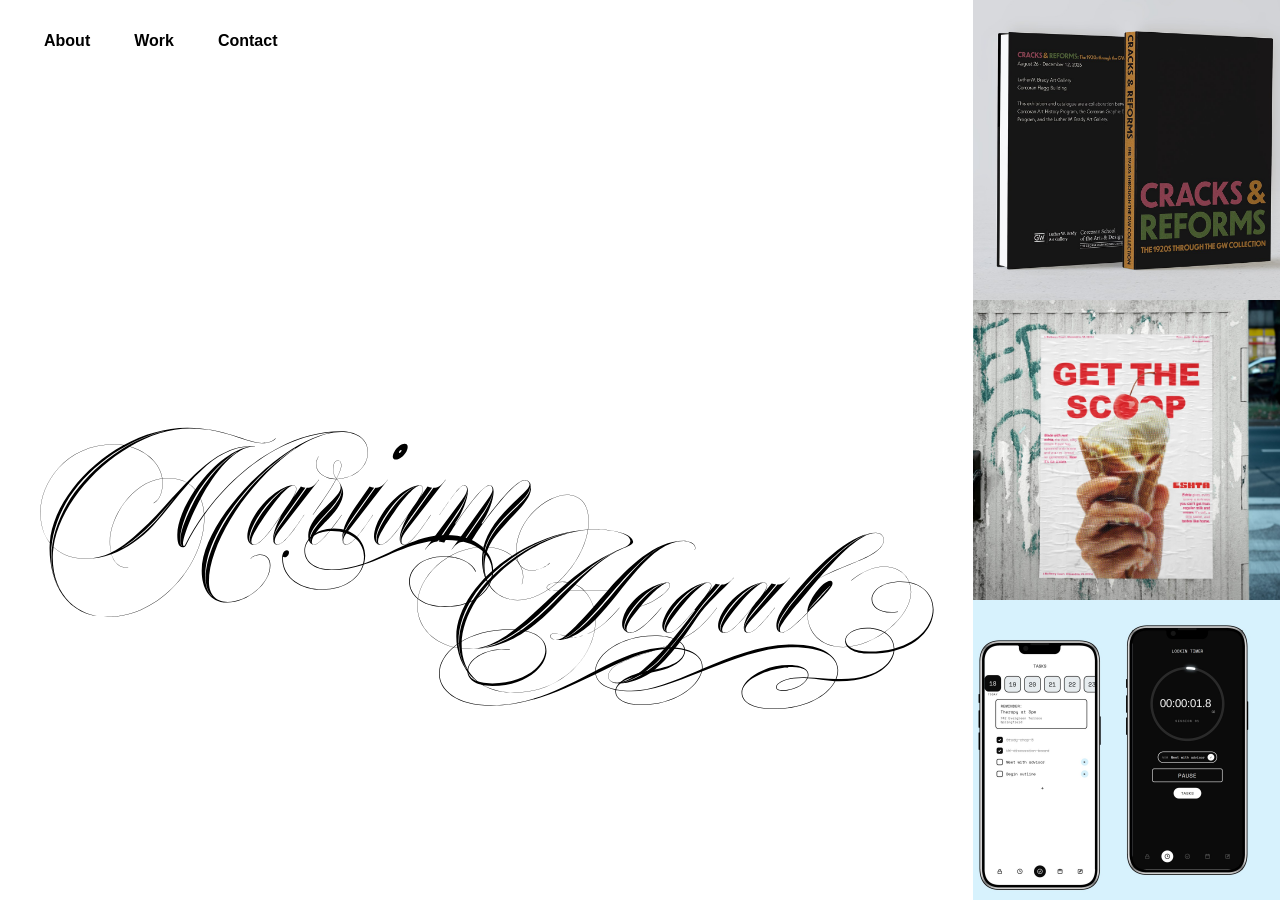
==== commit 41b9dba1: "Pixel lens and homepage strip update" ====
--- a/index.html
+++ b/index.html
@@ -23,14 +23,15 @@
   <aside class="strip" id="work" aria-label="Selected work">
     <div class="track">
       <!-- swap or add images here; the JS duplicates them for a seamless loop -->
+      <img src="assets/work/cracks-cover.jpg" alt="Cracks &amp; Reforms catalogue">
       <img src="assets/eshta/eshta-poster-street.jpg" alt="Eshta poster" style="object-position:50% 45%">
       <img src="assets/lockin/lockin-thumb.jpg" alt="Lock In app">
-      <img src="assets/eshta/eshta-cups.jpg" alt="Eshta cups" style="object-position:35% 50%">
-      <img src="assets/work/cracks-cover.jpg" alt="Cracks &amp; Reforms catalogue">
+      <img src="assets/connections/connections-strip.jpg" alt="Connections game">
     </div>
   </aside>
 
   <script src="script.js"></script>
   <script src="fx.js"></script>
+  <script src="pixel.js"></script>
 </body>
 </html>
--- a/style.css
+++ b/style.css
@@ -24,11 +24,11 @@
 }
 .strip{
   position:fixed;top:0;right:0;bottom:0;width:24vw;z-index:3;overflow:hidden;
-  background:#fff;border-left:1px solid var(--ink);
+  background:#fff;
   transition:transform var(--dur) var(--ease);
 }
 .track{animation:scroll 32s linear infinite}
-.track img{display:block;width:100%;height:33.34vh;object-fit:cover;border-bottom:1px solid var(--ink);background:#f2f2f2}
+.track img{display:block;width:100%;height:33.34vh;object-fit:cover;background:#f2f2f2}
 @keyframes scroll{to{transform:translateY(-50%)}}
 
 .blurb{
